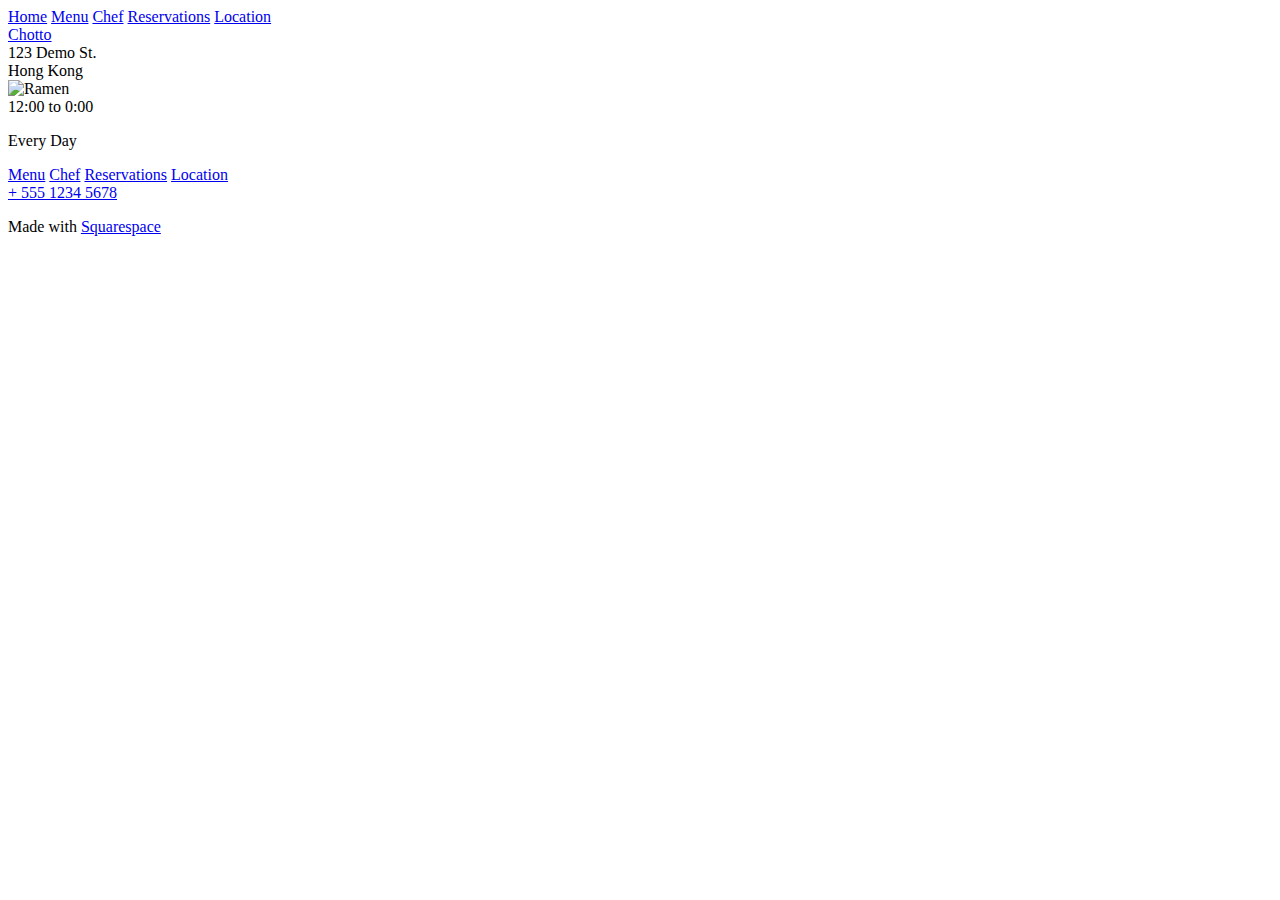
==== index.html @ 326a99a5 "Add files via upload" ====
<!DOCTYPE html>
<html lang="en">
<head>
    <meta charset="UTF-8">
    <meta http-equiv="X-UA-Compatible" content="IE=edge">
    <meta name="viewport" content="width=device-width, initial-scale=1.0">
    <!--Google Fonts-->
    <link rel="preconnect" href="https://fonts.googleapis.com">
    <link rel="preconnect" href="https://fonts.gstatic.com" crossorigin>
    <link href="https://fonts.googleapis.com/css2?family=Roboto+Slab:wght@400;700&display=swap" rel="stylesheet">   
    <!--Font Awesome-->
    <link rel="stylesheet" href="https://cdnjs.cloudflare.com/ajax/libs/font-awesome/6.4.0/css/all.min.css" integrity="sha512-iecdLmaskl7CVkqkXNQ/ZH/XLlvWZOJyj7Yy7tcenmpD1ypASozpmT/E0iPtmFIB46ZmdtAc9eNBvH0H/ZpiBw==" crossorigin="anonymous" referrerpolicy="no-referrer" />
    <!--Custom Stylesheet-->
    <link rel="stylesheet" href="stylesheet.css" />
    <title>Chotto</title>
</head>
<body>
    <nav>
        <div class="nav-links">
            <a href="index.html" class="nav-item active">Home</a>
            <a href="menu.html" class="nav-item">Menu</a>
            <a href="chef.html" class="nav-item">Chef</a>
            <a href="reservations.html" class="nav-item">Reservations</a>
            <a href="location.html" class="nav-item">Location</a>
        </div>
        <div class="logo-container">
            <a href="index.html" class="logo">Chotto</a>
        </div>
        <div class="nav-icons">
            <a href="https://instagram.com" class="nav-icon">
                <i class="fa-brands fa-instagram"></i>
            </a>
            <a href="https://instagram.com" class="nav-icon">
                <i class="fa-brands fa-yelp"></i>
            </a>
        </div>
        <div class="menu-icon">
            <div></div>
            <div></div>
        </div>
    </nav>
    <main>
        <div class="details">123 Demo St. <br/> Hong Kong</div>
        <div>
            <img src="asset/image-asset.jpeg" alt="Ramen" />
        </div>
        <div class="details">
            <time>12:00</time> to <time>0:00</time>
            <p>Every Day</p>
        </div>
    </main>
    <footer>
        <div class="footer-menu">
            <a href="menu.html" class="footer-item">Menu</a>
            <a href="chef.html" class="footer-item">Chef</a>
            <a href="reservations.html" class="footer-item">Reservations</a>
            <a href="location.html" class="footer-item">Location</a>
        </div>
        <a href="tel:+55512345678" class="footer-tel">+ 555 1234 5678</a>
        <p>Made with <a href="https://squarespace.com" class="footer-link">Squarespace</a></p>
    </footer>
</body>
</html>
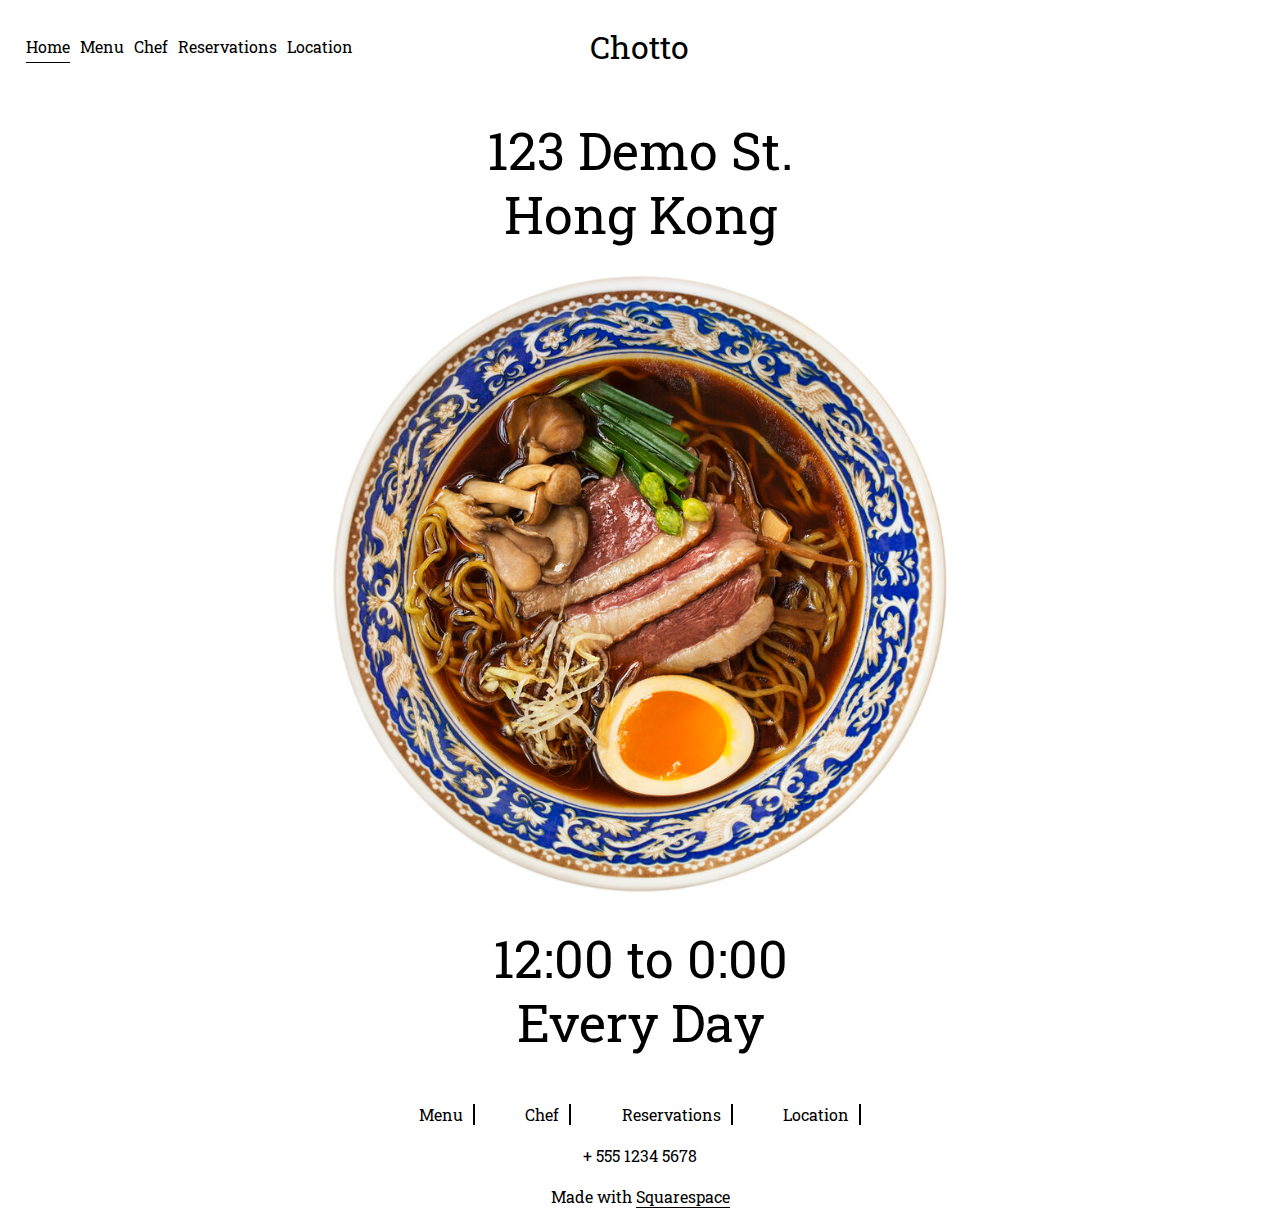
==== commit e61281e1: "Update index.html" ====
--- a/index.html
+++ b/index.html
@@ -11,7 +11,7 @@
     <!--Font Awesome-->
     <link rel="stylesheet" href="https://cdnjs.cloudflare.com/ajax/libs/font-awesome/6.4.0/css/all.min.css" integrity="sha512-iecdLmaskl7CVkqkXNQ/ZH/XLlvWZOJyj7Yy7tcenmpD1ypASozpmT/E0iPtmFIB46ZmdtAc9eNBvH0H/ZpiBw==" crossorigin="anonymous" referrerpolicy="no-referrer" />
     <!--Custom Stylesheet-->
-    <link rel="stylesheet" href="stylesheet.css" />
+    <link rel="stylesheet" href="./css/stylesheet.css" />
     <title>Chotto</title>
 </head>
 <body>
@@ -60,4 +60,4 @@
         <p>Made with <a href="https://squarespace.com" class="footer-link">Squarespace</a></p>
     </footer>
 </body>
-</html>+</html>
--- a/css/stylesheet.css
+++ b/css/stylesheet.css
@@ -0,0 +1,151 @@
+* {
+    margin: 0;
+    padding: 0;
+    box-sizing: border-box;
+    text-decoration: none;
+}
+
+:root {
+    --primary: "white";
+    --secondary: "black";
+}
+
+body {
+    background-color: var(--primary);
+    color: var(--black);
+    font-family: 'Roboto Slab', serif;
+    padding: 2%;
+}
+
+nav {
+    width: 100%;
+    display: grid;
+    grid-template-columns: repeat(3, 1fr); 
+
+}
+
+nav div {
+    width: auto;
+}
+
+a {
+    color: var(--secondary);
+}
+img {
+    width: 100%;
+}
+
+main {
+    width: 50%;
+    margin: auto;
+    text-align: center;
+    padding: 20px 0;
+}
+
+footer {
+    text-align: center;
+}
+
+.nav-item {
+    display: inline-block;
+    font-size: 16px;
+    line-height: 31px;
+    margin-right: 10px;
+
+}
+
+.nav-icon {
+    margin-left: 10px;
+    font-size: 19px;
+}
+.menu-icon {
+    height: 100%;
+    display: none;
+    flex-direction: column;
+    justify-content: center;
+}
+.menu-icon div {
+    width: 35px;
+    margin: 7px 0;
+    height: 1px;
+    background-color: black;
+}
+.active {
+    border-bottom: 1px solid black ;
+}
+.logo-container {
+    text-align: center;
+}
+.logo {
+    font-size: 32px;
+    line-height: 42px;
+    
+}
+.nav-links,
+.nav-icons {
+    display: flex;
+    align-items: center;
+}
+
+.nav-icons {
+   justify-content: right;
+}
+
+.details {
+    margin: 30px 0;
+    font-size: 52px;
+    line-height: 64px;
+}
+
+.footer-tel {
+    display: block;
+    margin: 20px 0;
+}
+
+.footer-item {
+    margin: 0 10px;
+    padding-right: 10px;
+    border-right: 2px solid black ;
+}
+
+.footer-link {
+    border-bottom: 1px solid black;
+}
+.footer-menu {
+    width:40%;
+    margin: auto;
+    display: flex;
+    justify-content: space-around;
+}
+@media screen  and (max-width: 600px) {
+    body {
+        padding: 5% ;
+    }
+    main {
+        width: 100%;
+    }
+    nav {
+        width: 100%;
+        display: flex;
+        justify-content: space-between; 
+    
+    }
+    .menu-icon{
+        display: flex;
+    }
+    .nav-links, .nav-icons {
+        display: none;
+    }
+    .details {
+        font-size: 36px;
+        line-height: 48px;
+    }
+    .footer-item {
+        margin: 0 5px;
+        padding:0 10px;
+        border-right: 2px solid black ;
+    }
+    .footer-menu {
+        width:100%;
+    }
+}